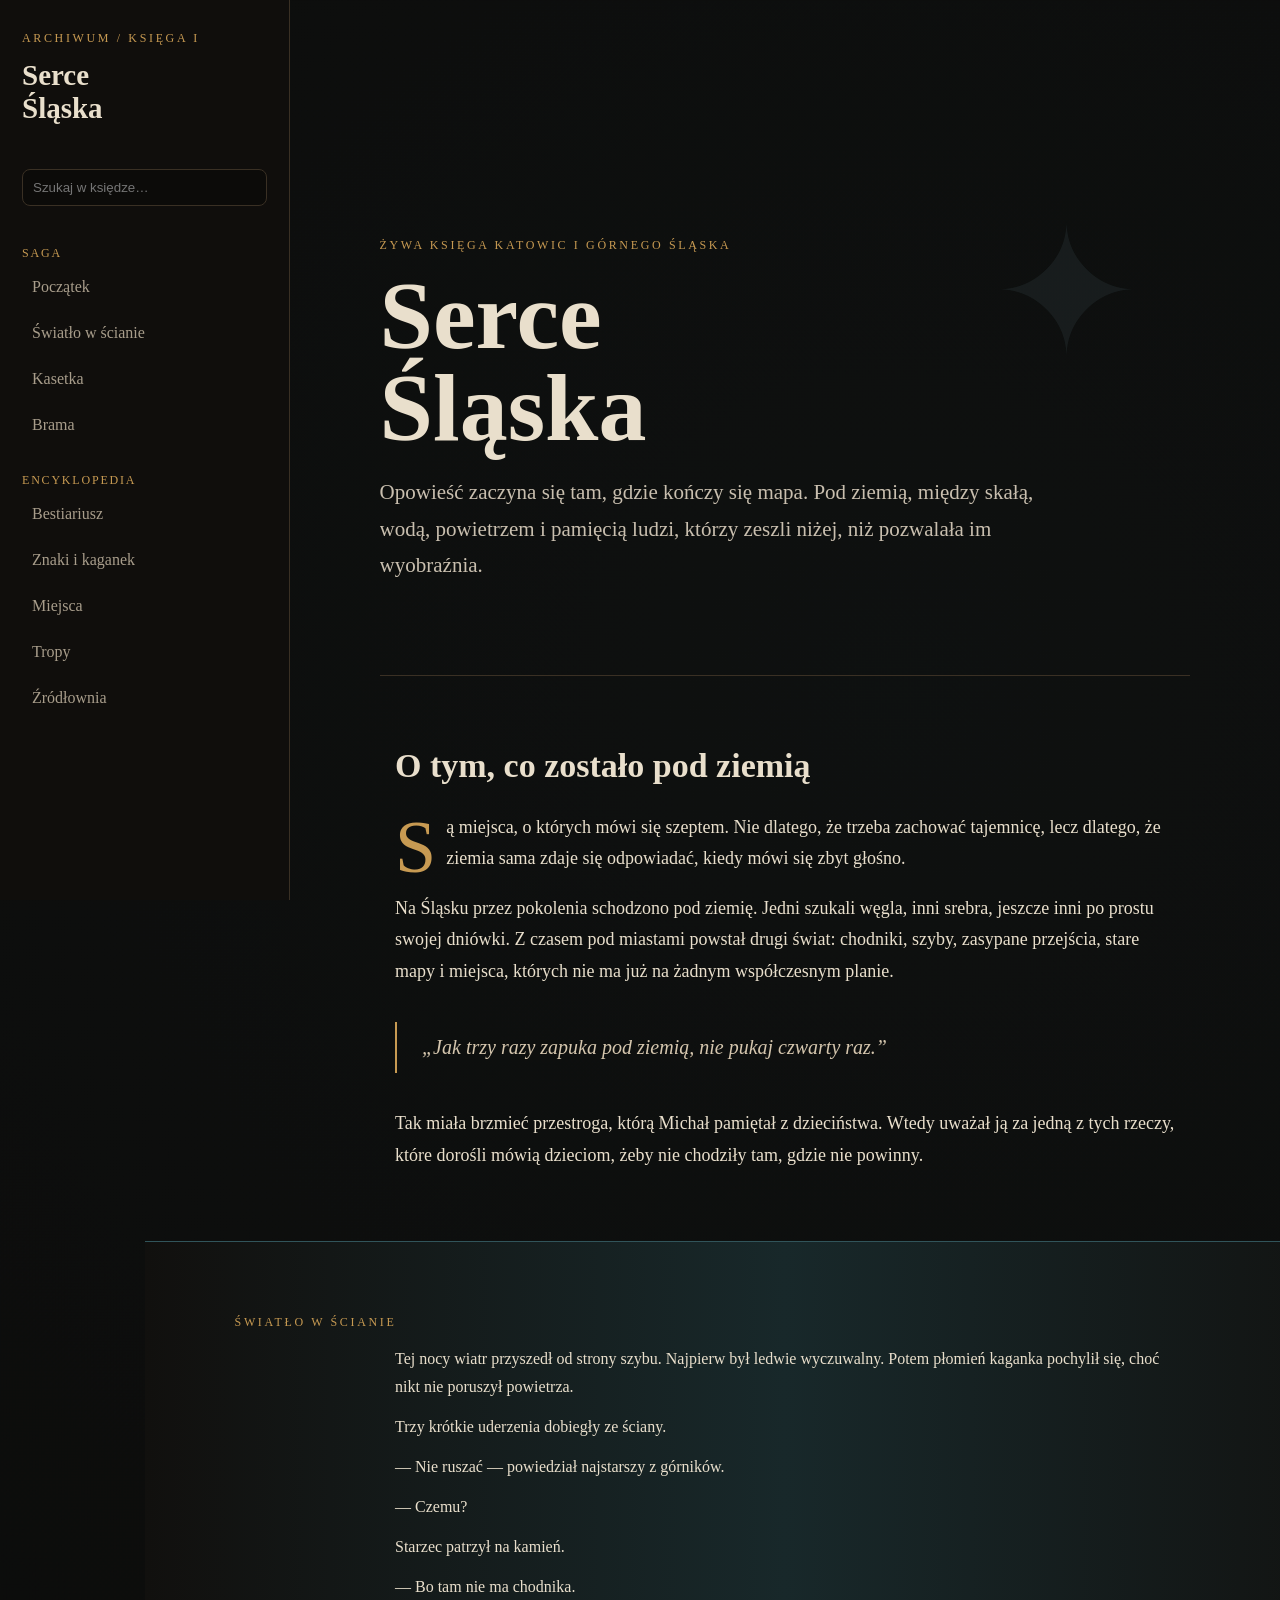
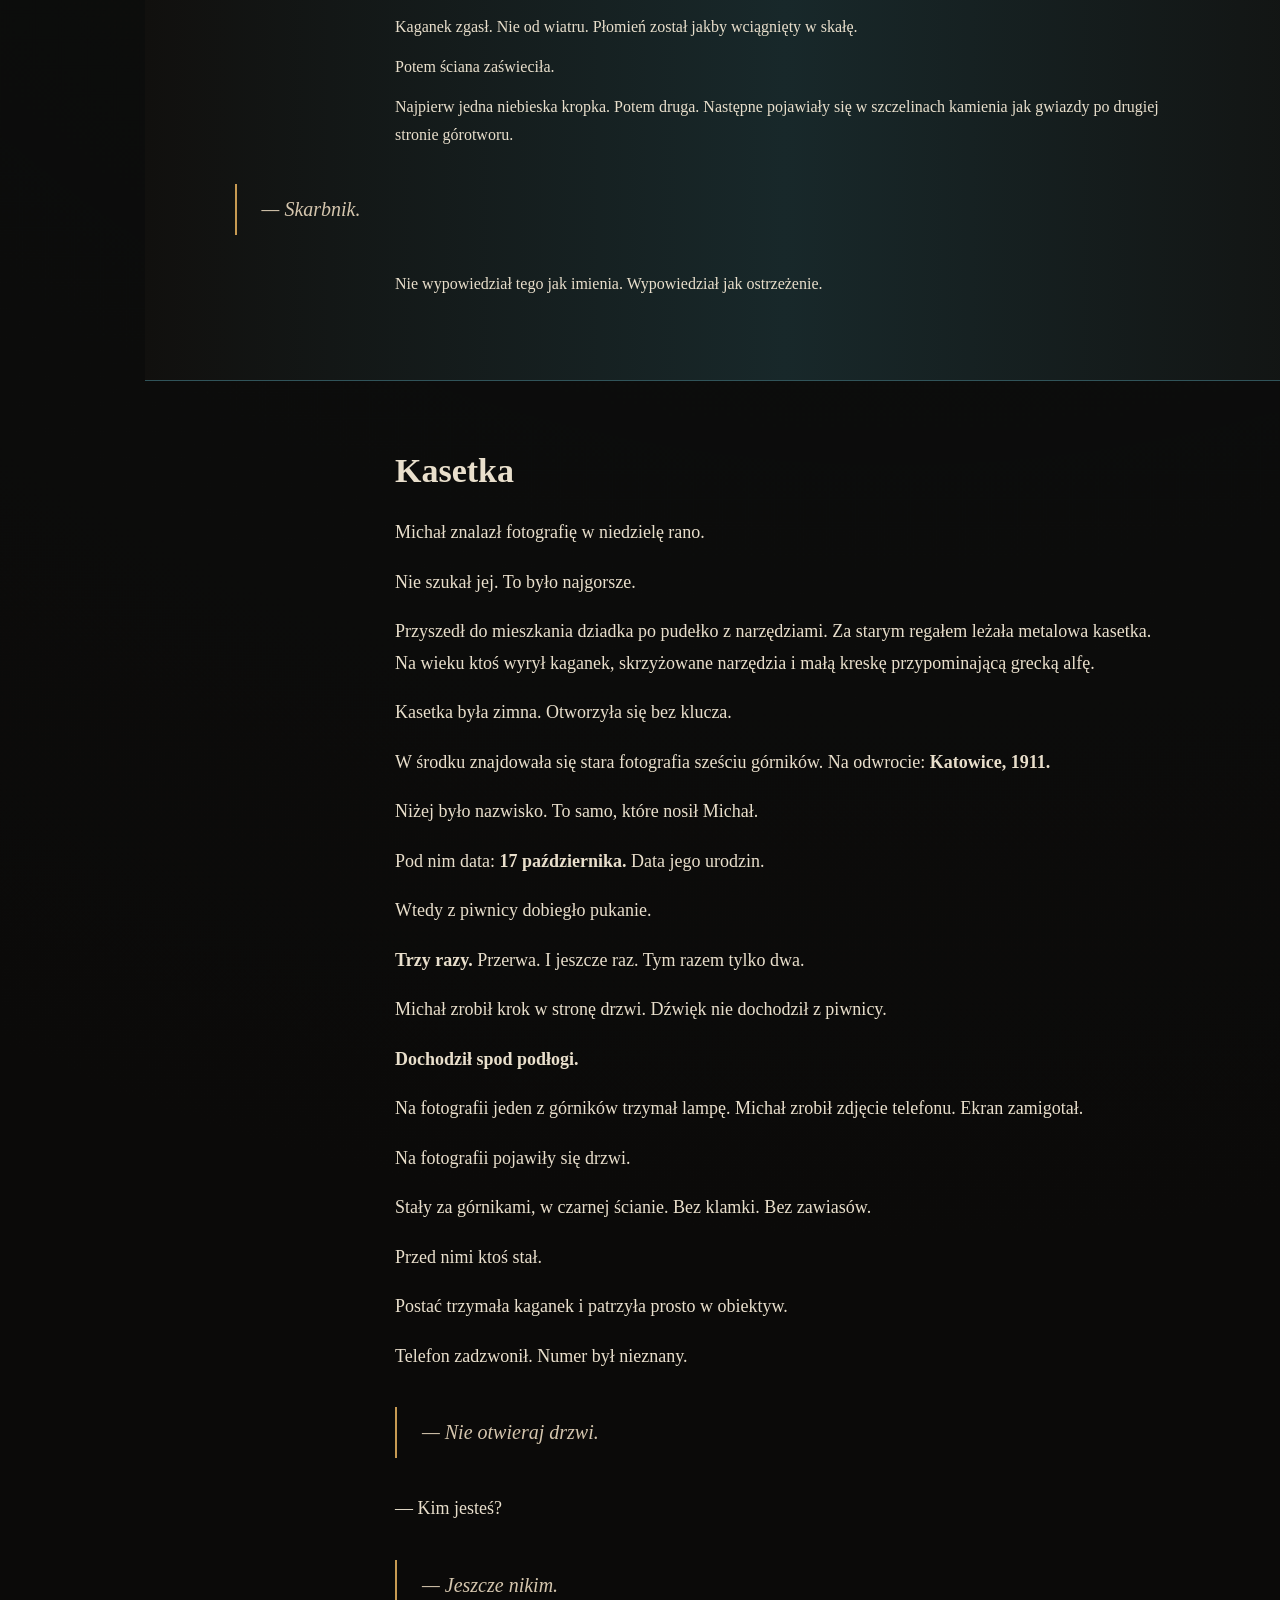
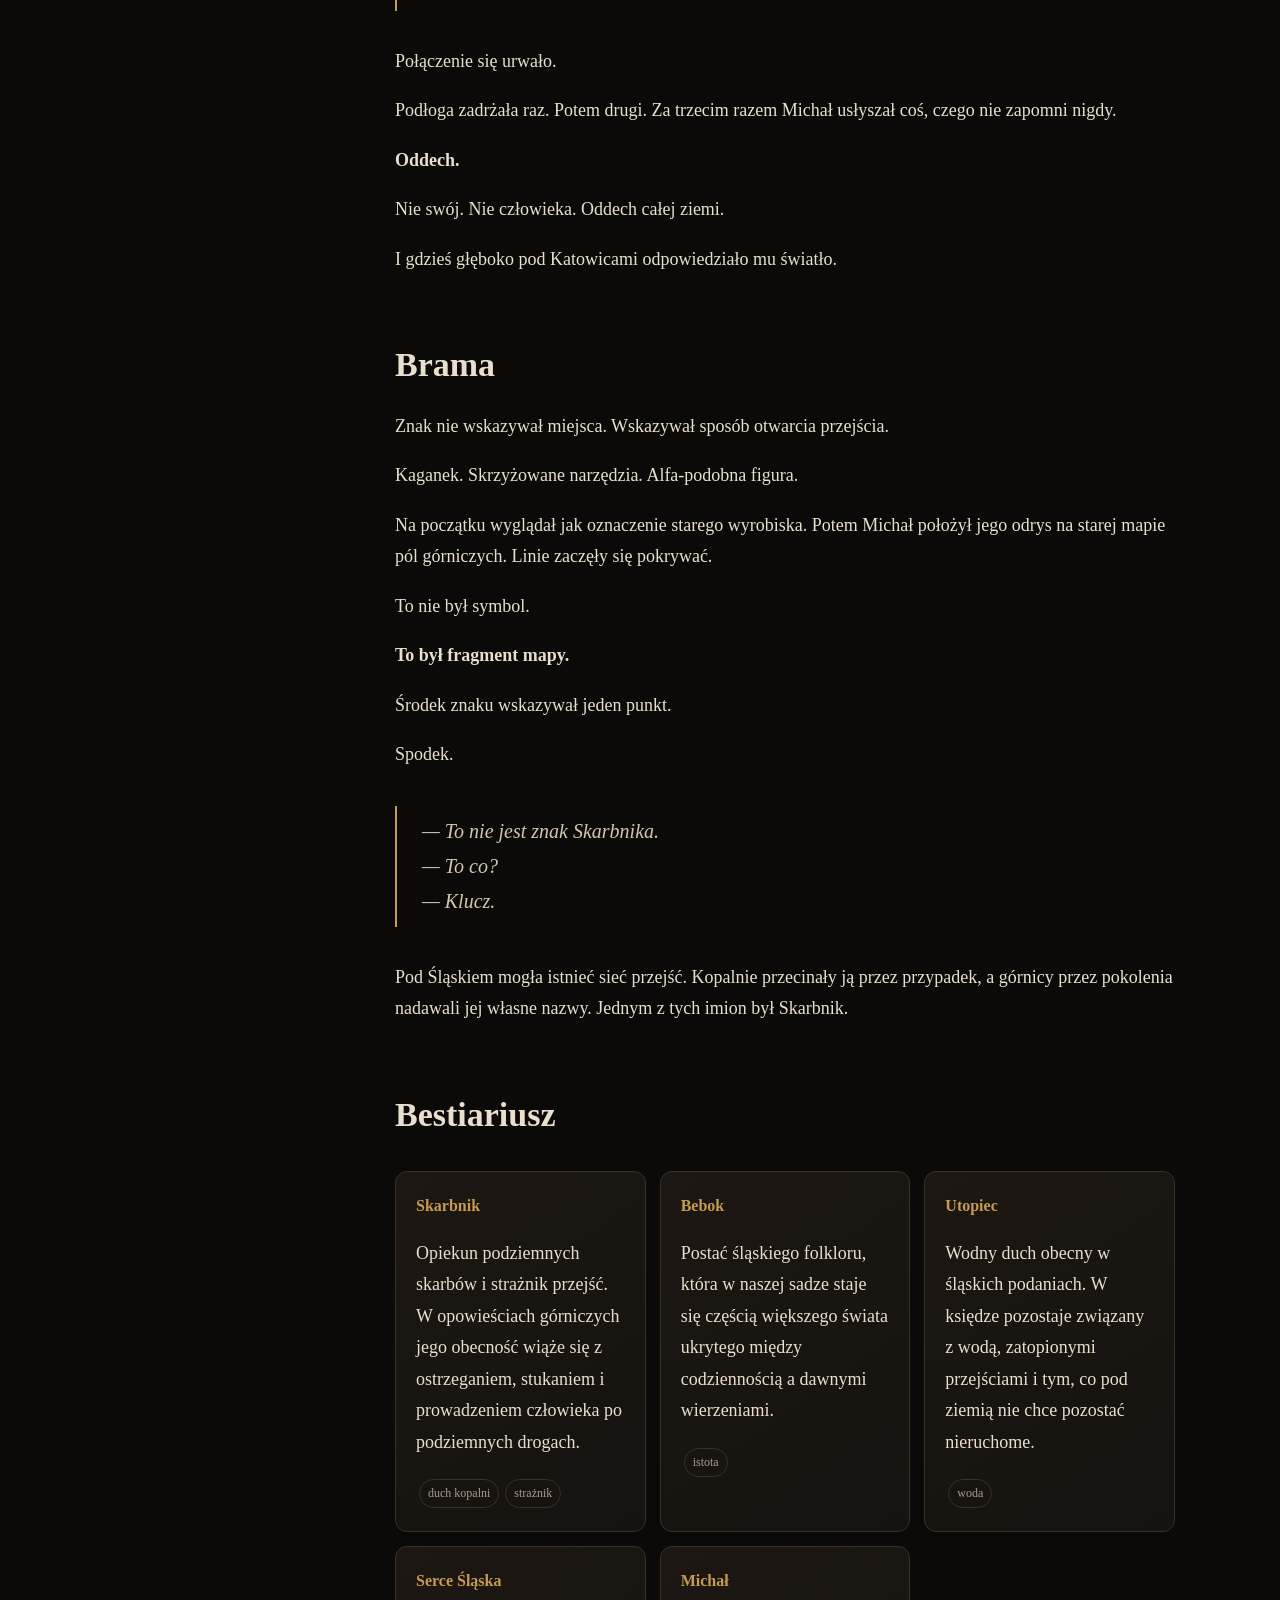
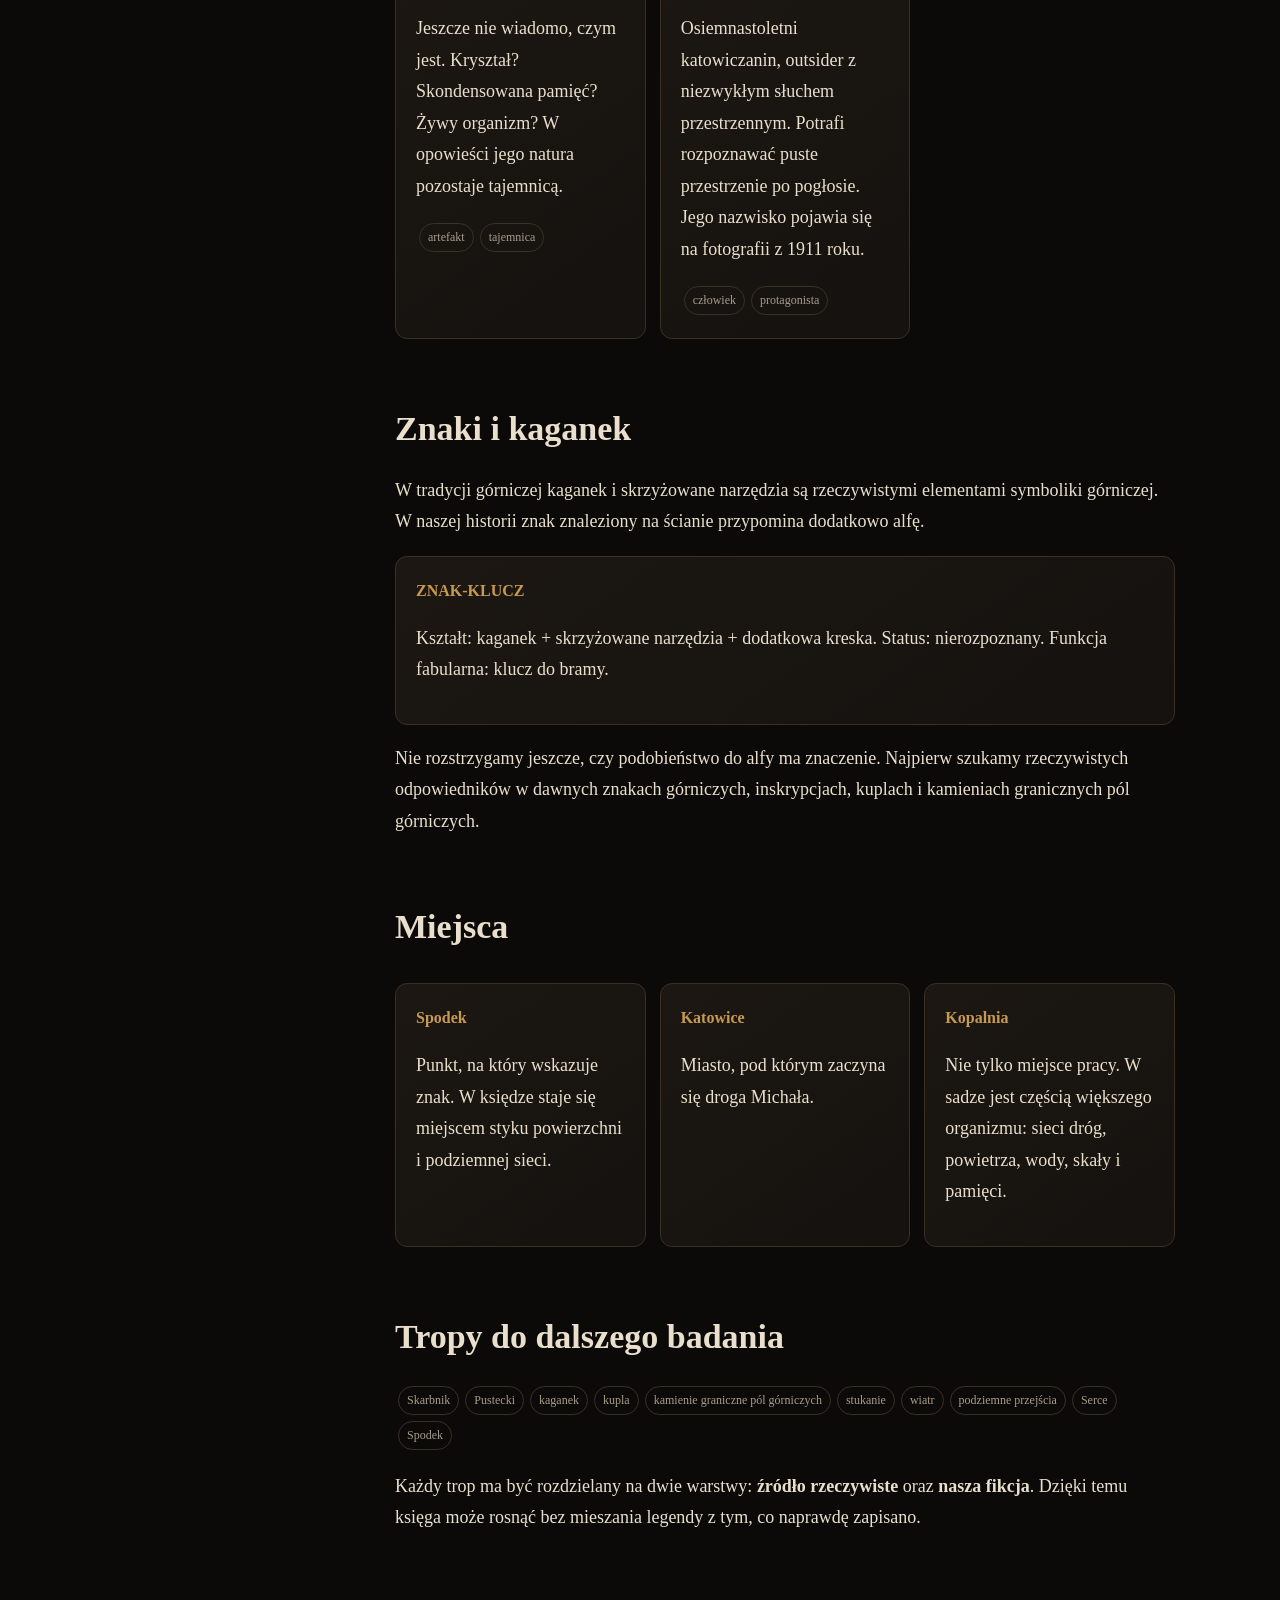
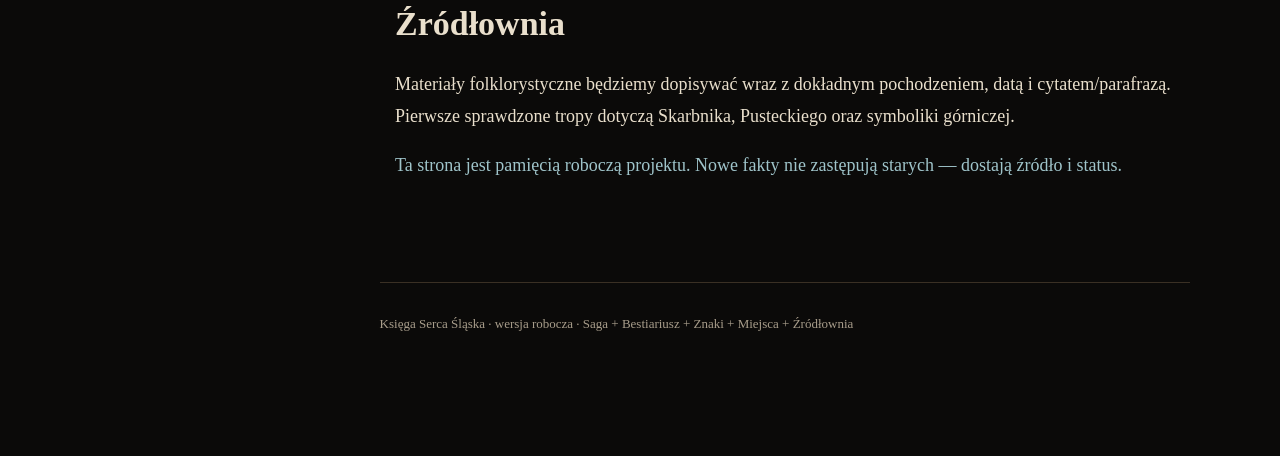
==== public/serce-slaska/index.html @ d9f7c6a8 "Dodaj osobna Ksiege Serca Slaska" ====
<!doctype html>
<html lang="pl">
<head>
<meta charset="utf-8"><meta name="viewport" content="width=device-width,initial-scale=1">
<title>Księga Serca Śląska</title>
<meta name="description" content="Żywa księga Śląska — saga, bestiariusz, znaki, miejsca i źródła.">
<style>
:root{--bg:#0b0a09;--panel:#15120f;--panel2:#1c1712;--ink:#e9dfcc;--muted:#a89d8b;--gold:#c79a52;--line:#3a3024;--glow:#8cc8d6;--red:#8f4d3d}*{box-sizing:border-box}html{scroll-behavior:smooth}body{margin:0;background:radial-gradient(circle at 70% 10%,#233b3d22,transparent 35%),var(--bg);color:var(--ink);font-family:Georgia,'Times New Roman',serif;line-height:1.75}.wrap{display:grid;grid-template-columns:290px 1fr;min-height:100vh}.side{position:sticky;top:0;height:100vh;border-right:1px solid var(--line);background:#100e0c;padding:28px 22px;overflow:auto}.mark{font-size:12px;letter-spacing:.22em;text-transform:uppercase;color:var(--gold)}h1{font-size:29px;line-height:1.15;margin:10px 0 28px}.nav a{display:block;color:var(--muted);text-decoration:none;padding:9px 10px;border-radius:8px}.nav a:hover{background:var(--panel2);color:var(--ink)}.nav .group{margin-top:22px;color:var(--gold);font-size:12px;text-transform:uppercase;letter-spacing:.15em}.main{max-width:1100px;width:100%;margin:auto;padding:64px 7vw 120px}.hero{min-height:68vh;display:flex;align-items:end;padding:30px 0 70px;border-bottom:1px solid var(--line);position:relative;overflow:hidden}.hero:after{content:'✦';position:absolute;right:6%;top:12%;font-size:180px;color:#9bd4df12}.eyebrow{color:var(--gold);letter-spacing:.22em;text-transform:uppercase;font-size:12px}.hero h2{font-size:clamp(48px,8vw,96px);line-height:.95;margin:14px 0}.lead{font-size:21px;color:#c9bfaf;max-width:700px}.paper{max-width:780px;margin:70px auto}.paper h3{font-size:34px;line-height:1.2;margin-bottom:25px}.paper p{font-size:18px}.dropcap:first-letter{float:left;font-size:74px;line-height:.75;padding:8px 10px 0 0;color:var(--gold)}blockquote{border-left:2px solid var(--gold);margin:35px 0;padding:8px 25px;color:#d5c6ae;font-style:italic;font-size:20px}.scene{margin:55px calc(50% - 50vw);padding:70px max(7vw,40px);background:linear-gradient(90deg,#11100e,#18282a,#11100e);border-top:1px solid #31545a;border-bottom:1px solid #31545a}.scene p{max-width:780px;margin:12px auto}.cards{display:grid;grid-template-columns:repeat(auto-fit,minmax(210px,1fr));gap:14px;margin:35px 0}.card{background:linear-gradient(145deg,var(--panel2),var(--panel));border:1px solid var(--line);padding:20px;border-radius:12px}.card b{color:var(--gold)}.tag{display:inline-block;border:1px solid var(--line);padding:3px 8px;margin:3px;border-radius:99px;color:var(--muted);font-size:12px}.search{width:100%;background:#0c0b09;border:1px solid var(--line);color:var(--ink);padding:10px;border-radius:8px;margin:15px 0}.hidden{display:none}.source{color:#9fc4ca}.footer{border-top:1px solid var(--line);margin-top:100px;padding-top:30px;color:var(--muted);font-size:13px}@media(max-width:800px){.wrap{display:block}.side{position:relative;height:auto;border-right:0;border-bottom:1px solid var(--line)}.main{padding:38px 22px 80px}.hero{min-height:60vh}.hero h2{font-size:56px}.paper p{font-size:17px}}
</style>
</head>
<body>
<div class="wrap">
<aside class="side"><div class="mark">Archiwum / Księga I</div><h1>Serce<br>Śląska</h1><input class="search" id="q" placeholder="Szukaj w księdze…" oninput="search()"><nav class="nav"><div class="group">Saga</div><a href="#poczatek">Początek</a><a href="#swiatlo">Światło w ścianie</a><a href="#michal">Kasetka</a><a href="#brama">Brama</a><div class="group">Encyklopedia</div><a href="#bestiariusz">Bestiariusz</a><a href="#znaki">Znaki i kaganek</a><a href="#miejsca">Miejsca</a><a href="#tropy">Tropy</a><a href="#zrodla">Źródłownia</a></nav></aside>
<main class="main">
<section class="hero" id="poczatek"><div><div class="eyebrow">Żywa księga Katowic i Górnego Śląska</div><h2>Serce<br>Śląska</h2><p class="lead">Opowieść zaczyna się tam, gdzie kończy się mapa. Pod ziemią, między skałą, wodą, powietrzem i pamięcią ludzi, którzy zeszli niżej, niż pozwalała im wyobraźnia.</p></div></section>
<article class="paper searchable"><h3>O tym, co zostało pod ziemią</h3><p class="dropcap">Są miejsca, o których mówi się szeptem. Nie dlatego, że trzeba zachować tajemnicę, lecz dlatego, że ziemia sama zdaje się odpowiadać, kiedy mówi się zbyt głośno.</p><p>Na Śląsku przez pokolenia schodzono pod ziemię. Jedni szukali węgla, inni srebra, jeszcze inni po prostu swojej dniówki. Z czasem pod miastami powstał drugi świat: chodniki, szyby, zasypane przejścia, stare mapy i miejsca, których nie ma już na żadnym współczesnym planie.</p><blockquote>„Jak trzy razy zapuka pod ziemią, nie pukaj czwarty raz.”</blockquote><p>Tak miała brzmieć przestroga, którą Michał pamiętał z dzieciństwa. Wtedy uważał ją za jedną z tych rzeczy, które dorośli mówią dzieciom, żeby nie chodziły tam, gdzie nie powinny.</p></article>
<section class="scene searchable" id="swiatlo"><div><div class="eyebrow">Światło w ścianie</div><p>Tej nocy wiatr przyszedł od strony szybu. Najpierw był ledwie wyczuwalny. Potem płomień kaganka pochylił się, choć nikt nie poruszył powietrza.</p><p>Trzy krótkie uderzenia dobiegły ze ściany.</p><p>— Nie ruszać — powiedział najstarszy z górników.</p><p>— Czemu?</p><p>Starzec patrzył na kamień.</p><p>— Bo tam nie ma chodnika.</p><p>Kaganek zgasł. Nie od wiatru. Płomień został jakby wciągnięty w skałę.</p><p>Potem ściana zaświeciła.</p><p>Najpierw jedna niebieska kropka. Potem druga. Następne pojawiały się w szczelinach kamienia jak gwiazdy po drugiej stronie górotworu.</p><blockquote>— Skarbnik.</blockquote><p>Nie wypowiedział tego jak imienia. Wypowiedział jak ostrzeżenie.</p></div></section>
<article class="paper searchable" id="michal"><h3>Kasetka</h3><p>Michał znalazł fotografię w niedzielę rano.</p><p>Nie szukał jej. To było najgorsze.</p><p>Przyszedł do mieszkania dziadka po pudełko z narzędziami. Za starym regałem leżała metalowa kasetka. Na wieku ktoś wyrył kaganek, skrzyżowane narzędzia i małą kreskę przypominającą grecką alfę.</p><p>Kasetka była zimna. Otworzyła się bez klucza.</p><p>W środku znajdowała się stara fotografia sześciu górników. Na odwrocie: <b>Katowice, 1911.</b></p><p>Niżej było nazwisko. To samo, które nosił Michał.</p><p>Pod nim data: <b>17 października.</b> Data jego urodzin.</p><p>Wtedy z piwnicy dobiegło pukanie.</p><p><b>Trzy razy.</b> Przerwa. I jeszcze raz. Tym razem tylko dwa.</p><p>Michał zrobił krok w stronę drzwi. Dźwięk nie dochodził z piwnicy.</p><p><b>Dochodził spod podłogi.</b></p><p>Na fotografii jeden z górników trzymał lampę. Michał zrobił zdjęcie telefonu. Ekran zamigotał.</p><p>Na fotografii pojawiły się drzwi.</p><p>Stały za górnikami, w czarnej ścianie. Bez klamki. Bez zawiasów.</p><p>Przed nimi ktoś stał.</p><p>Postać trzymała kaganek i patrzyła prosto w obiektyw.</p><p>Telefon zadzwonił. Numer był nieznany.</p><blockquote>— Nie otwieraj drzwi.</blockquote><p>— Kim jesteś?</p><blockquote>— Jeszcze nikim.</blockquote><p>Połączenie się urwało.</p><p>Podłoga zadrżała raz. Potem drugi. Za trzecim razem Michał usłyszał coś, czego nie zapomni nigdy.</p><p><b>Oddech.</b></p><p>Nie swój. Nie człowieka. Oddech całej ziemi.</p><p>I gdzieś głęboko pod Katowicami odpowiedziało mu światło.</p></article>
<article class="paper searchable" id="brama"><h3>Brama</h3><p>Znak nie wskazywał miejsca. Wskazywał sposób otwarcia przejścia.</p><p>Kaganek. Skrzyżowane narzędzia. Alfa-podobna figura.</p><p>Na początku wyglądał jak oznaczenie starego wyrobiska. Potem Michał położył jego odrys na starej mapie pól górniczych. Linie zaczęły się pokrywać.</p><p>To nie był symbol.</p><p><b>To był fragment mapy.</b></p><p>Środek znaku wskazywał jeden punkt.</p><p>Spodek.</p><blockquote>— To nie jest znak Skarbnika.<br>— To co?<br>— Klucz.</blockquote><p>Pod Śląskiem mogła istnieć sieć przejść. Kopalnie przecinały ją przez przypadek, a górnicy przez pokolenia nadawali jej własne nazwy. Jednym z tych imion był Skarbnik.</p></article>
<section id="bestiariusz" class="paper searchable"><h3>Bestiariusz</h3><div class="cards"><div class="card"><b>Skarbnik</b><p>Opiekun podziemnych skarbów i strażnik przejść. W opowieściach górniczych jego obecność wiąże się z ostrzeganiem, stukaniem i prowadzeniem człowieka po podziemnych drogach.</p><span class="tag">duch kopalni</span><span class="tag">strażnik</span></div><div class="card"><b>Bebok</b><p>Postać śląskiego folkloru, która w naszej sadze staje się częścią większego świata ukrytego między codziennością a dawnymi wierzeniami.</p><span class="tag">istota</span></div><div class="card"><b>Utopiec</b><p>Wodny duch obecny w śląskich podaniach. W księdze pozostaje związany z wodą, zatopionymi przejściami i tym, co pod ziemią nie chce pozostać nieruchome.</p><span class="tag">woda</span></div><div class="card"><b>Serce Śląska</b><p>Jeszcze nie wiadomo, czym jest. Kryształ? Skondensowana pamięć? Żywy organizm? W opowieści jego natura pozostaje tajemnicą.</p><span class="tag">artefakt</span><span class="tag">tajemnica</span></div><div class="card"><b>Michał</b><p>Osiemnastoletni katowiczanin, outsider z niezwykłym słuchem przestrzennym. Potrafi rozpoznawać puste przestrzenie po pogłosie. Jego nazwisko pojawia się na fotografii z 1911 roku.</p><span class="tag">człowiek</span><span class="tag">protagonista</span></div></div></section>
<section id="znaki" class="paper searchable"><h3>Znaki i kaganek</h3><p>W tradycji górniczej kaganek i skrzyżowane narzędzia są rzeczywistymi elementami symboliki górniczej. W naszej historii znak znaleziony na ścianie przypomina dodatkowo alfę.</p><div class="card"><b>ZNAK-KLUCZ</b><p>Kształt: kaganek + skrzyżowane narzędzia + dodatkowa kreska. Status: nierozpoznany. Funkcja fabularna: klucz do bramy.</p></div><p>Nie rozstrzygamy jeszcze, czy podobieństwo do alfy ma znaczenie. Najpierw szukamy rzeczywistych odpowiedników w dawnych znakach górniczych, inskrypcjach, kuplach i kamieniach granicznych pól górniczych.</p></section>
<section id="miejsca" class="paper searchable"><h3>Miejsca</h3><div class="cards"><div class="card"><b>Spodek</b><p>Punkt, na który wskazuje znak. W księdze staje się miejscem styku powierzchni i podziemnej sieci.</p></div><div class="card"><b>Katowice</b><p>Miasto, pod którym zaczyna się droga Michała.</p></div><div class="card"><b>Kopalnia</b><p>Nie tylko miejsce pracy. W sadze jest częścią większego organizmu: sieci dróg, powietrza, wody, skały i pamięci.</p></div></div></section>
<section id="tropy" class="paper searchable"><h3>Tropy do dalszego badania</h3><p><span class="tag">Skarbnik</span><span class="tag">Pustecki</span><span class="tag">kaganek</span><span class="tag">kupla</span><span class="tag">kamienie graniczne pól górniczych</span><span class="tag">stukanie</span><span class="tag">wiatr</span><span class="tag">podziemne przejścia</span><span class="tag">Serce</span><span class="tag">Spodek</span></p><p>Każdy trop ma być rozdzielany na dwie warstwy: <b>źródło rzeczywiste</b> oraz <b>nasza fikcja</b>. Dzięki temu księga może rosnąć bez mieszania legendy z tym, co naprawdę zapisano.</p></section>
<section id="zrodla" class="paper searchable"><h3>Źródłownia</h3><p>Materiały folklorystyczne będziemy dopisywać wraz z dokładnym pochodzeniem, datą i cytatem/parafrazą. Pierwsze sprawdzone tropy dotyczą Skarbnika, Pusteckiego oraz symboliki górniczej.</p><p class="source">Ta strona jest pamięcią roboczą projektu. Nowe fakty nie zastępują starych — dostają źródło i status.</p></section>
<footer class="footer">Księga Serca Śląska · wersja robocza · Saga + Bestiariusz + Znaki + Miejsca + Źródłownia</footer>
</main></div>
<script>function search(){const q=document.getElementById('q').value.toLowerCase();document.querySelectorAll('.searchable').forEach(e=>e.classList.toggle('hidden',q&&!e.innerText.toLowerCase().includes(q)))}</script>
</body></html>
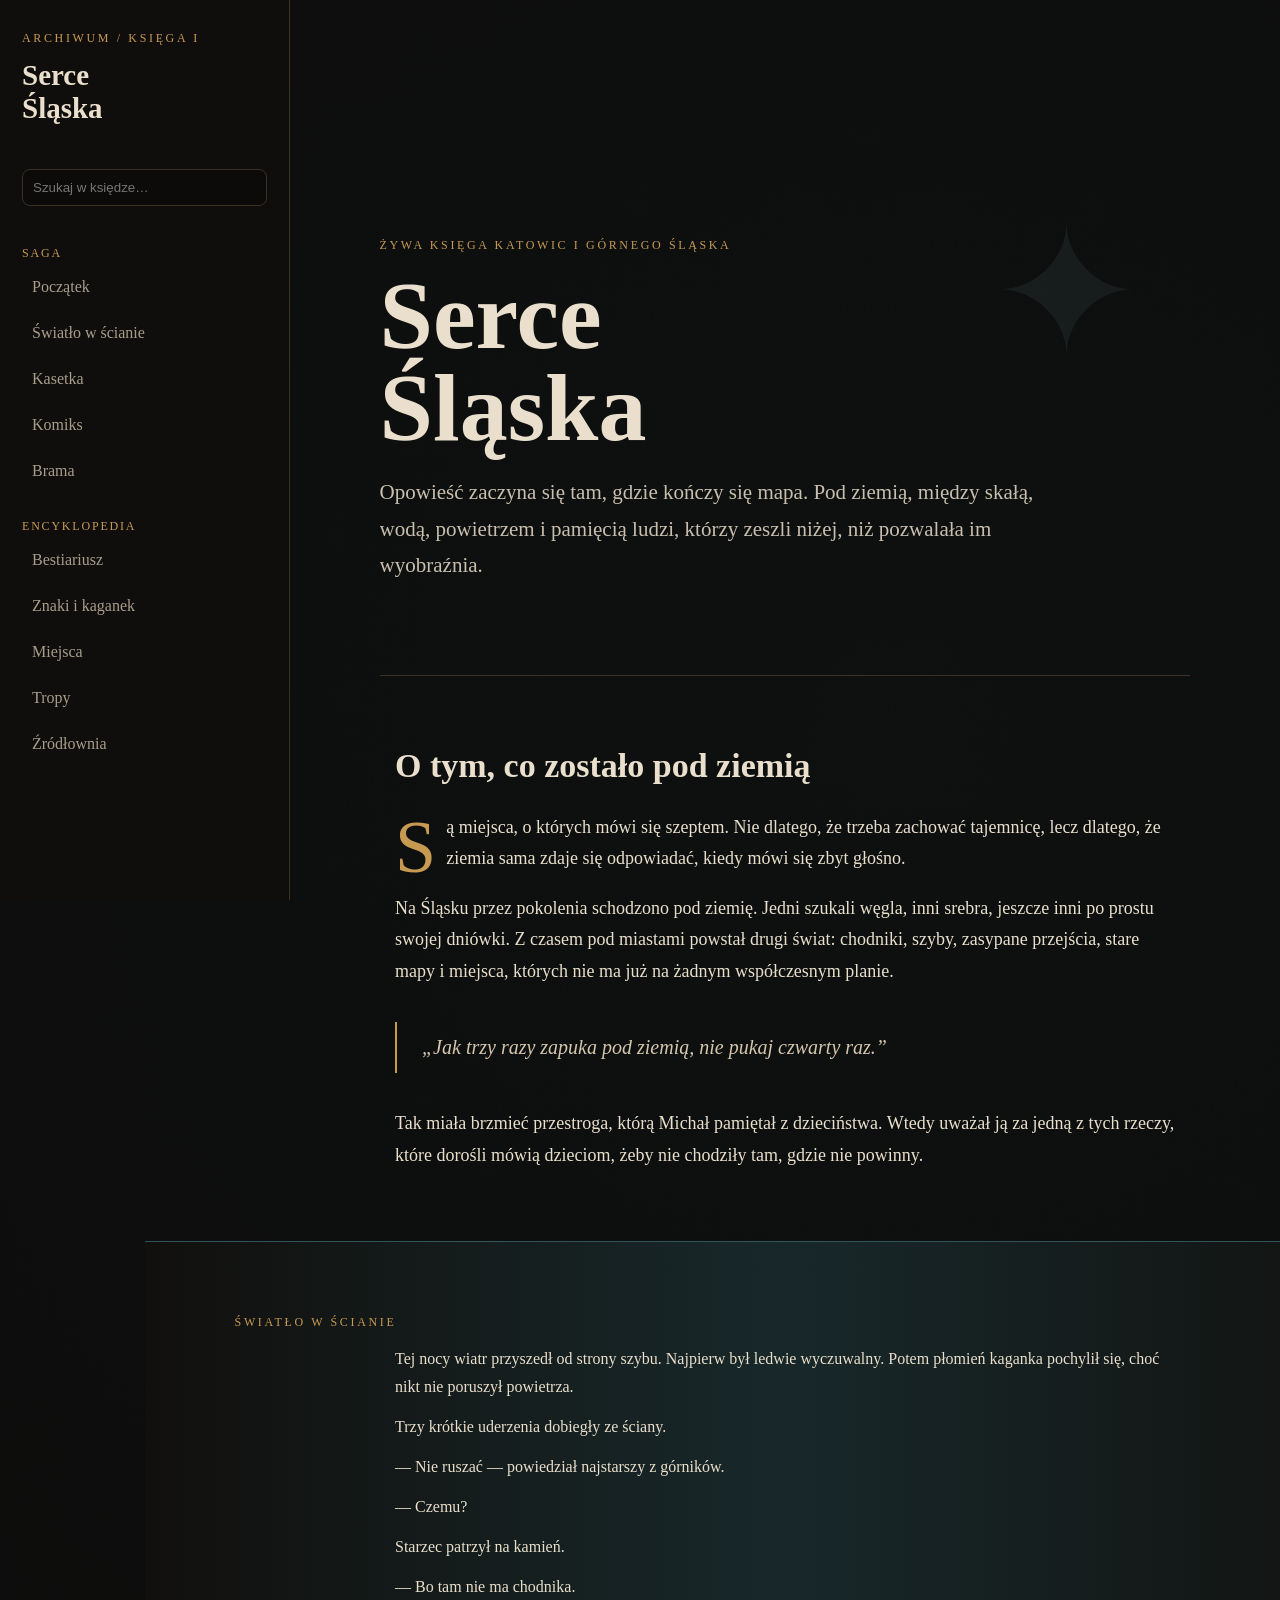
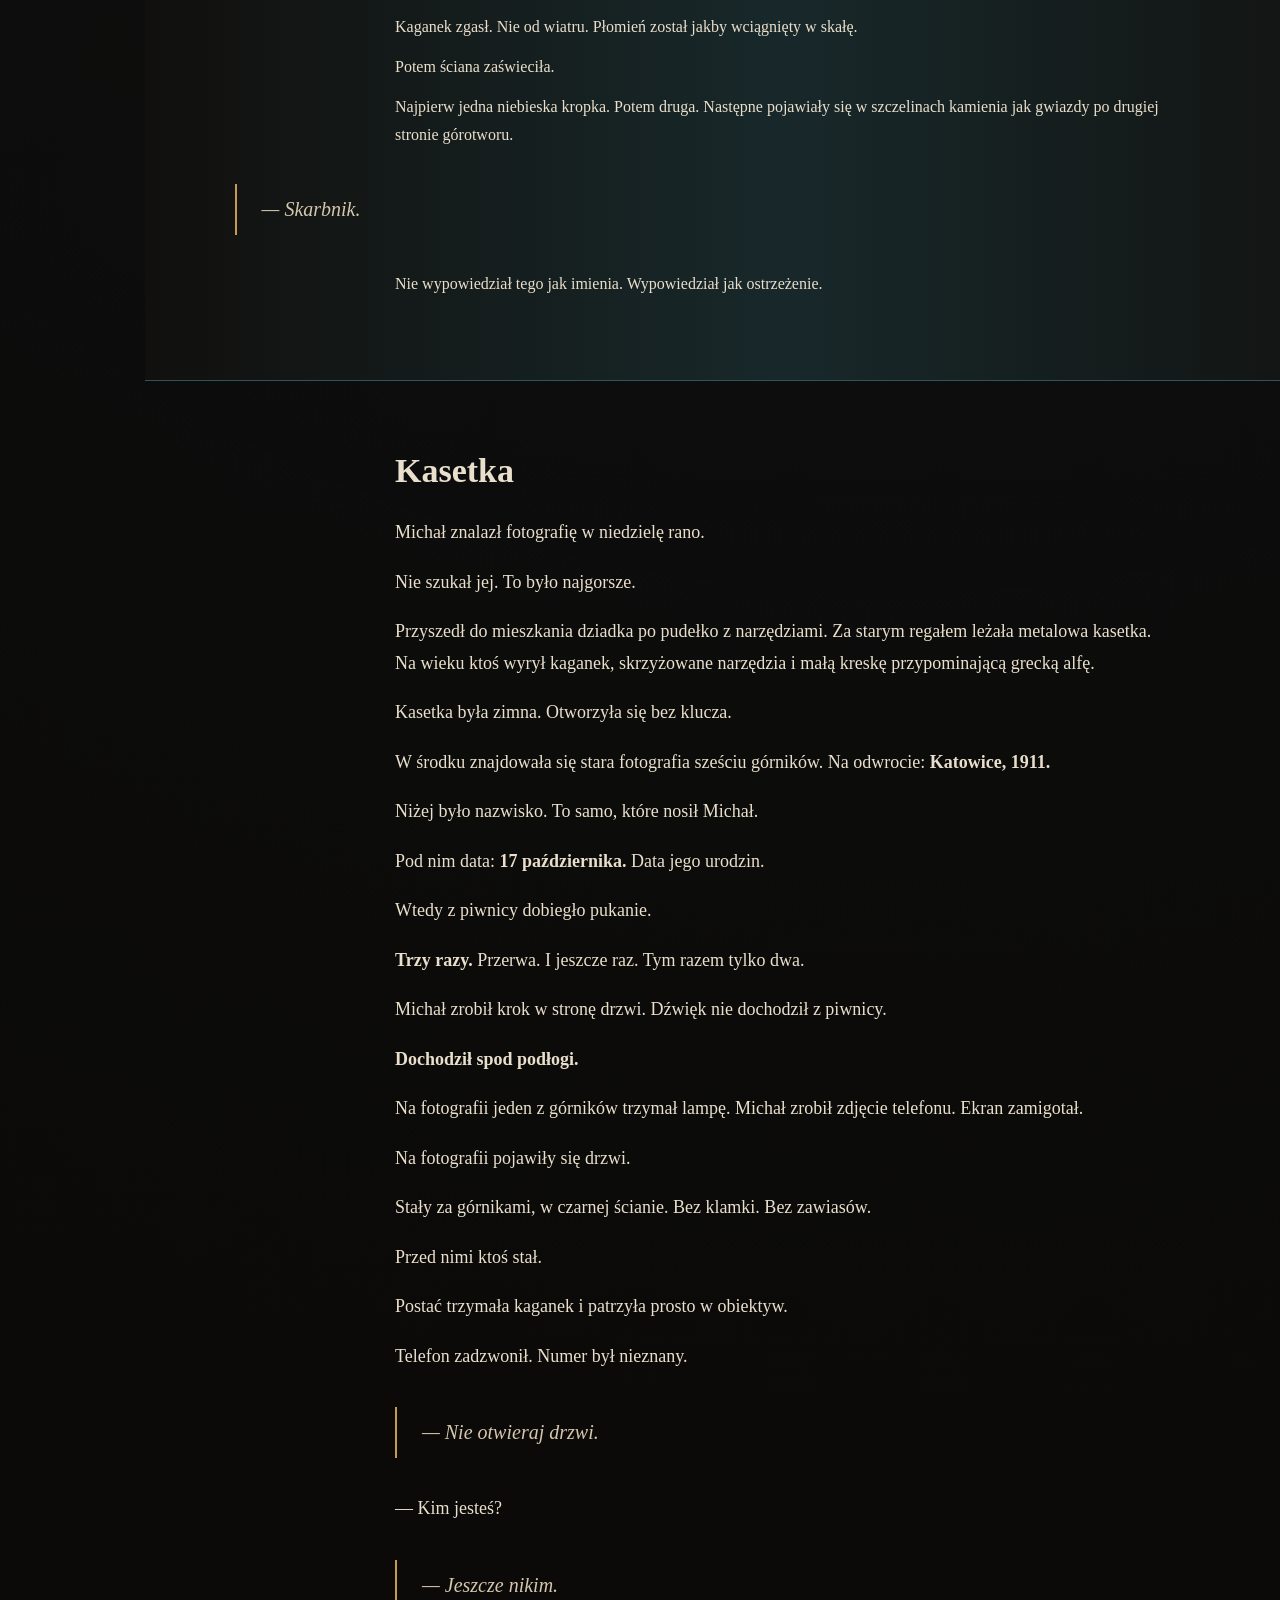
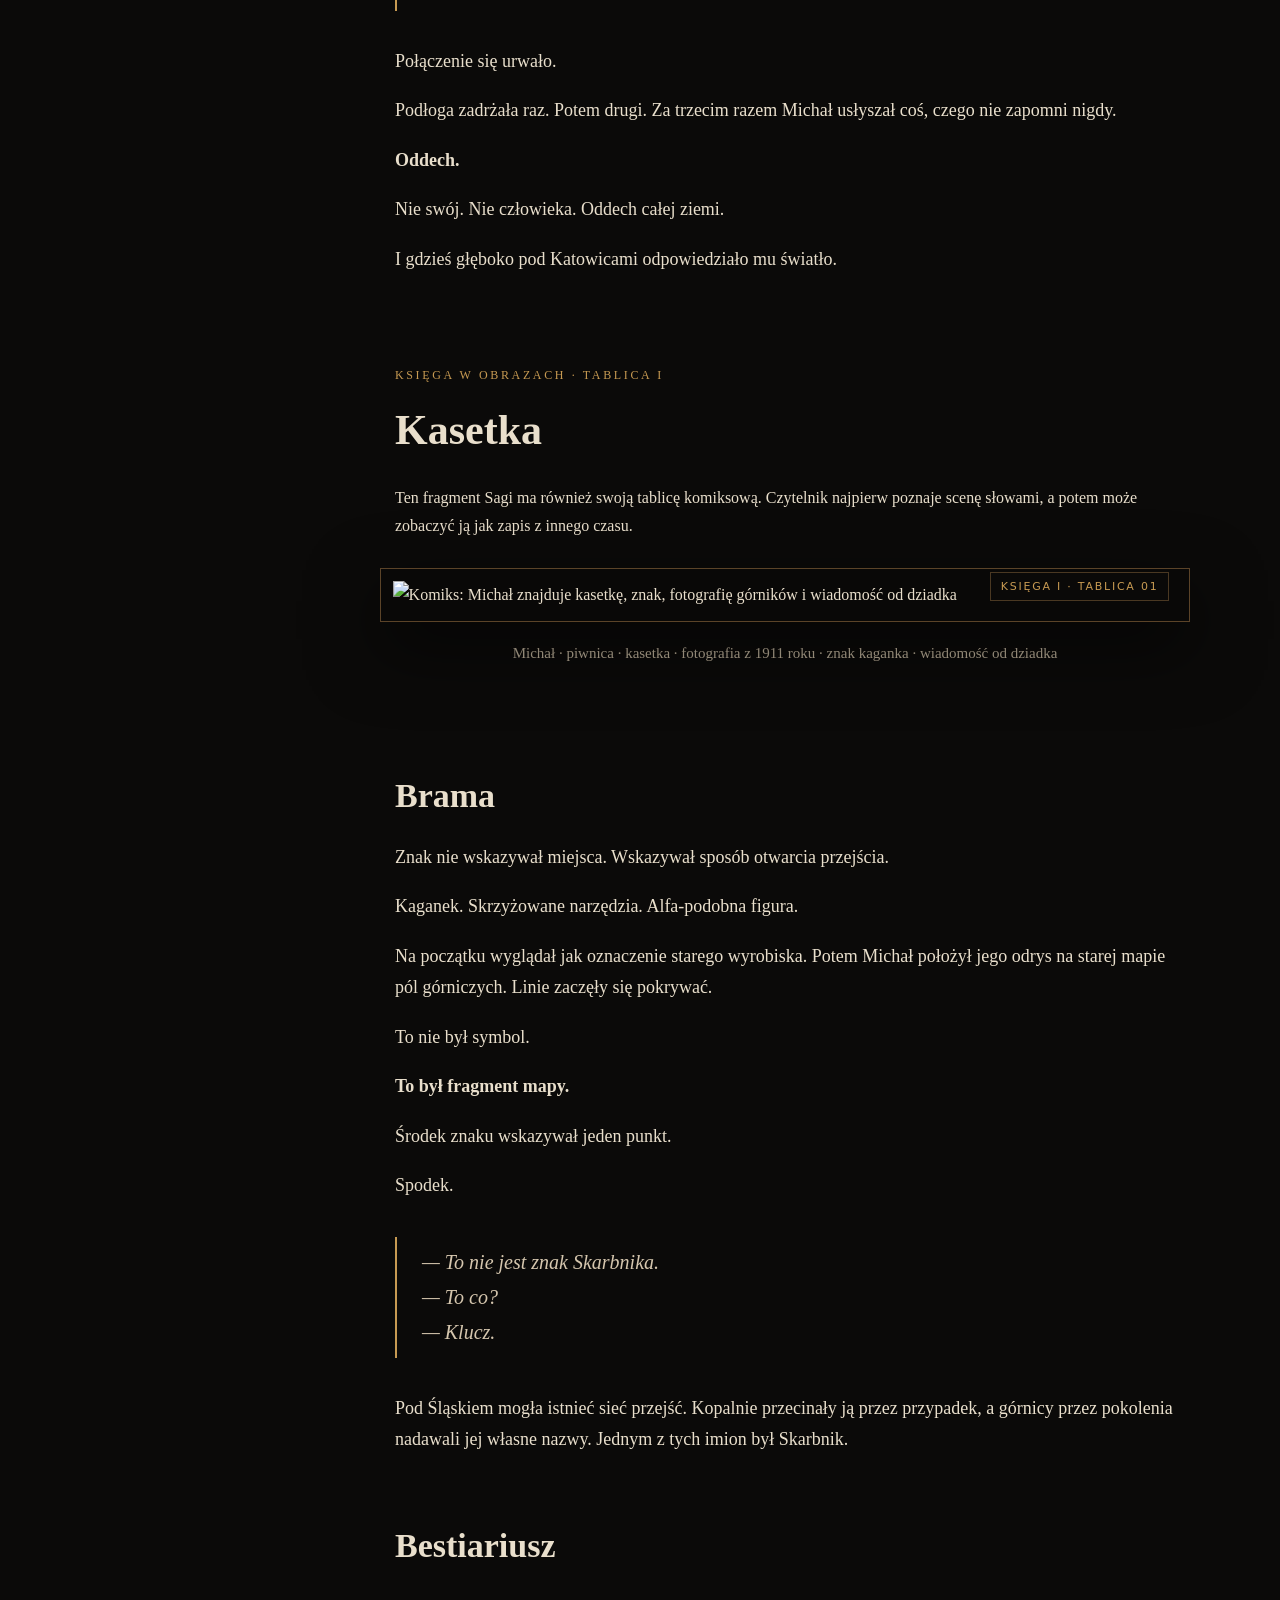
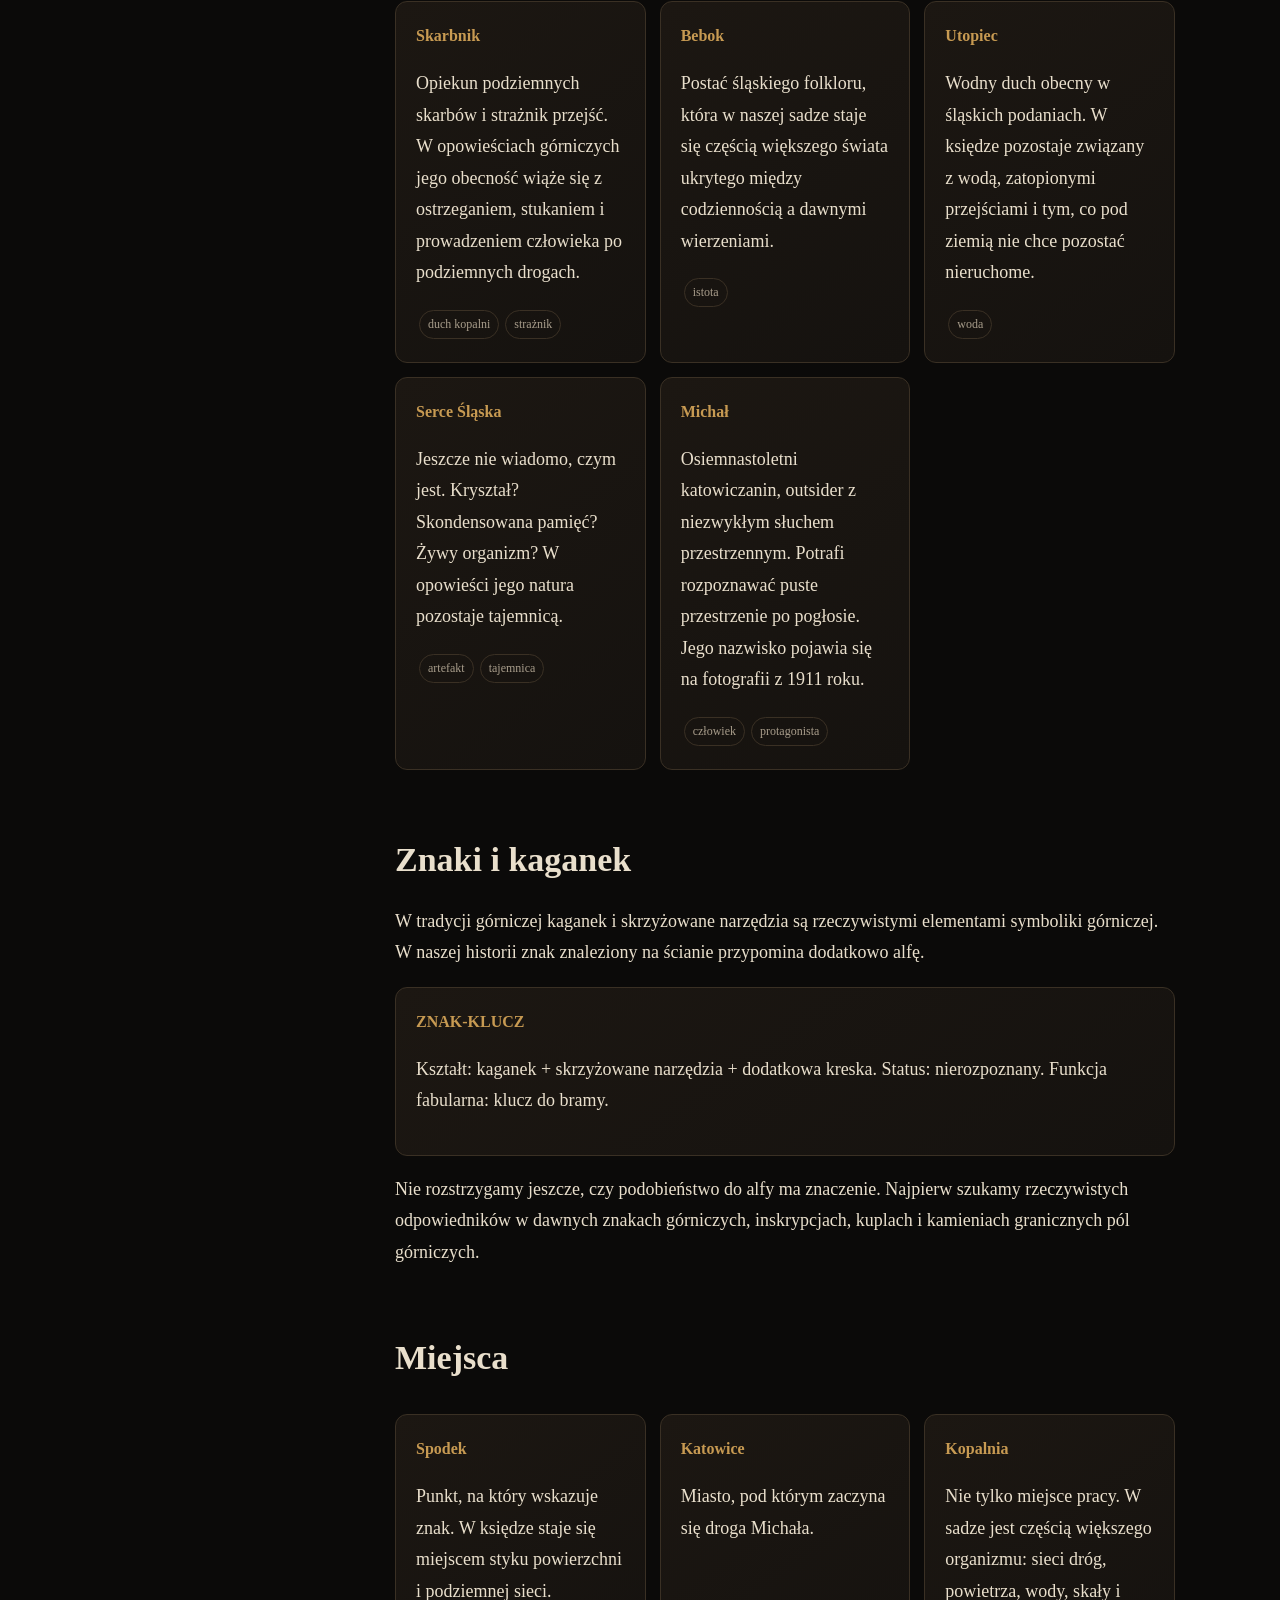
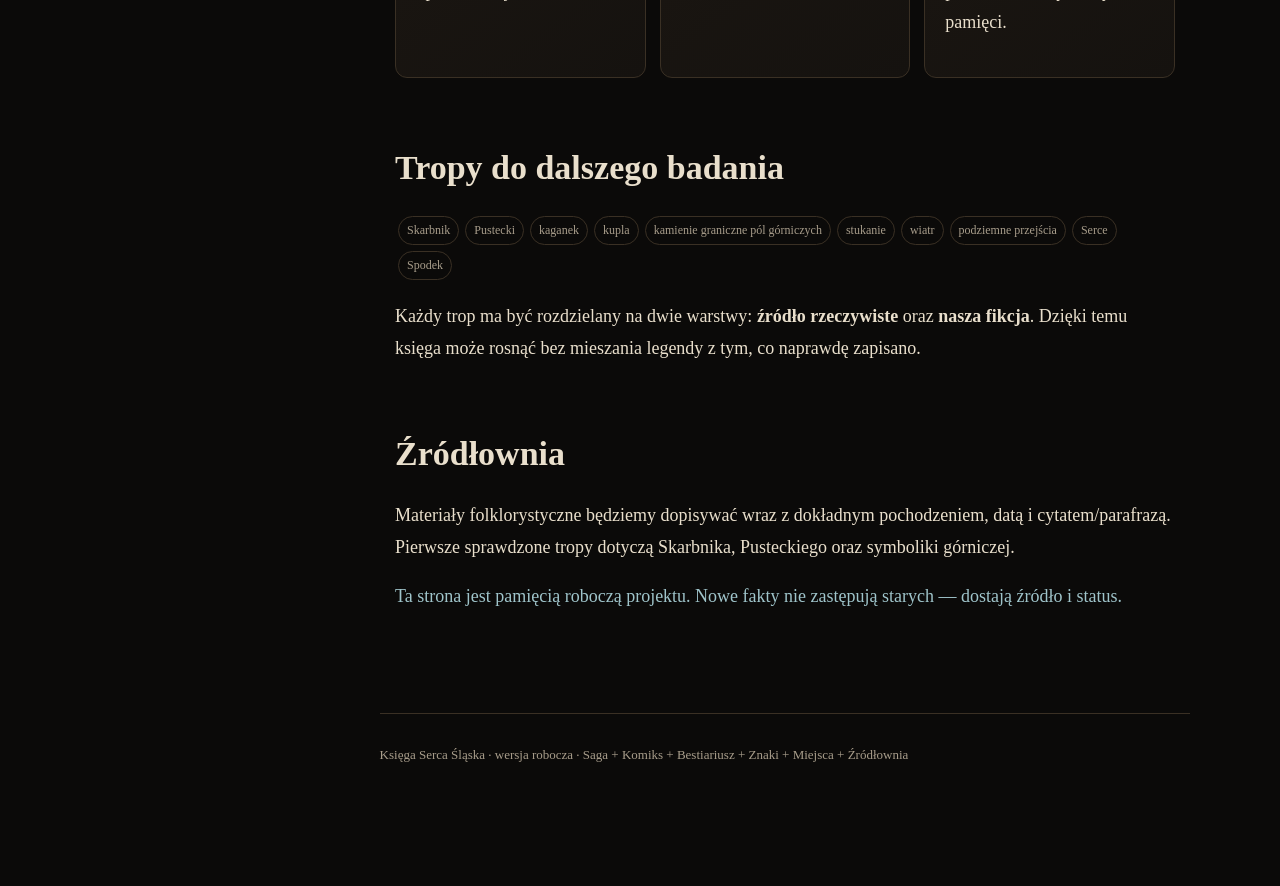
==== commit 737adc62: "Dodaj komiks do Ksiegi Serca Slaska" ====
--- a/public/serce-slaska/index.html
+++ b/public/serce-slaska/index.html
@@ -3,26 +3,27 @@
 <head>
 <meta charset="utf-8"><meta name="viewport" content="width=device-width,initial-scale=1">
 <title>Księga Serca Śląska</title>
-<meta name="description" content="Żywa księga Śląska — saga, bestiariusz, znaki, miejsca i źródła.">
+<meta name="description" content="Żywa księga Śląska — saga, komiks, bestiariusz, znaki, miejsca i źródła.">
 <style>
-:root{--bg:#0b0a09;--panel:#15120f;--panel2:#1c1712;--ink:#e9dfcc;--muted:#a89d8b;--gold:#c79a52;--line:#3a3024;--glow:#8cc8d6;--red:#8f4d3d}*{box-sizing:border-box}html{scroll-behavior:smooth}body{margin:0;background:radial-gradient(circle at 70% 10%,#233b3d22,transparent 35%),var(--bg);color:var(--ink);font-family:Georgia,'Times New Roman',serif;line-height:1.75}.wrap{display:grid;grid-template-columns:290px 1fr;min-height:100vh}.side{position:sticky;top:0;height:100vh;border-right:1px solid var(--line);background:#100e0c;padding:28px 22px;overflow:auto}.mark{font-size:12px;letter-spacing:.22em;text-transform:uppercase;color:var(--gold)}h1{font-size:29px;line-height:1.15;margin:10px 0 28px}.nav a{display:block;color:var(--muted);text-decoration:none;padding:9px 10px;border-radius:8px}.nav a:hover{background:var(--panel2);color:var(--ink)}.nav .group{margin-top:22px;color:var(--gold);font-size:12px;text-transform:uppercase;letter-spacing:.15em}.main{max-width:1100px;width:100%;margin:auto;padding:64px 7vw 120px}.hero{min-height:68vh;display:flex;align-items:end;padding:30px 0 70px;border-bottom:1px solid var(--line);position:relative;overflow:hidden}.hero:after{content:'✦';position:absolute;right:6%;top:12%;font-size:180px;color:#9bd4df12}.eyebrow{color:var(--gold);letter-spacing:.22em;text-transform:uppercase;font-size:12px}.hero h2{font-size:clamp(48px,8vw,96px);line-height:.95;margin:14px 0}.lead{font-size:21px;color:#c9bfaf;max-width:700px}.paper{max-width:780px;margin:70px auto}.paper h3{font-size:34px;line-height:1.2;margin-bottom:25px}.paper p{font-size:18px}.dropcap:first-letter{float:left;font-size:74px;line-height:.75;padding:8px 10px 0 0;color:var(--gold)}blockquote{border-left:2px solid var(--gold);margin:35px 0;padding:8px 25px;color:#d5c6ae;font-style:italic;font-size:20px}.scene{margin:55px calc(50% - 50vw);padding:70px max(7vw,40px);background:linear-gradient(90deg,#11100e,#18282a,#11100e);border-top:1px solid #31545a;border-bottom:1px solid #31545a}.scene p{max-width:780px;margin:12px auto}.cards{display:grid;grid-template-columns:repeat(auto-fit,minmax(210px,1fr));gap:14px;margin:35px 0}.card{background:linear-gradient(145deg,var(--panel2),var(--panel));border:1px solid var(--line);padding:20px;border-radius:12px}.card b{color:var(--gold)}.tag{display:inline-block;border:1px solid var(--line);padding:3px 8px;margin:3px;border-radius:99px;color:var(--muted);font-size:12px}.search{width:100%;background:#0c0b09;border:1px solid var(--line);color:var(--ink);padding:10px;border-radius:8px;margin:15px 0}.hidden{display:none}.source{color:#9fc4ca}.footer{border-top:1px solid var(--line);margin-top:100px;padding-top:30px;color:var(--muted);font-size:13px}@media(max-width:800px){.wrap{display:block}.side{position:relative;height:auto;border-right:0;border-bottom:1px solid var(--line)}.main{padding:38px 22px 80px}.hero{min-height:60vh}.hero h2{font-size:56px}.paper p{font-size:17px}}
+:root{--bg:#0b0a09;--panel:#15120f;--panel2:#1c1712;--ink:#e9dfcc;--muted:#a89d8b;--gold:#c79a52;--line:#3a3024;--glow:#8cc8d6;--red:#8f4d3d}*{box-sizing:border-box}html{scroll-behavior:smooth}body{margin:0;background:radial-gradient(circle at 70% 10%,#233b3d22,transparent 35%),var(--bg);color:var(--ink);font-family:Georgia,'Times New Roman',serif;line-height:1.75}.wrap{display:grid;grid-template-columns:290px 1fr;min-height:100vh}.side{position:sticky;top:0;height:100vh;border-right:1px solid var(--line);background:#100e0c;padding:28px 22px;overflow:auto}.mark{font-size:12px;letter-spacing:.22em;text-transform:uppercase;color:var(--gold)}h1{font-size:29px;line-height:1.15;margin:10px 0 28px}.nav a{display:block;color:var(--muted);text-decoration:none;padding:9px 10px;border-radius:8px}.nav a:hover{background:var(--panel2);color:var(--ink)}.nav .group{margin-top:22px;color:var(--gold);font-size:12px;text-transform:uppercase;letter-spacing:.15em}.main{max-width:1100px;width:100%;margin:auto;padding:64px 7vw 120px}.hero{min-height:68vh;display:flex;align-items:end;padding:30px 0 70px;border-bottom:1px solid var(--line);position:relative;overflow:hidden}.hero:after{content:'✦';position:absolute;right:6%;top:12%;font-size:180px;color:#9bd4df12}.eyebrow{color:var(--gold);letter-spacing:.22em;text-transform:uppercase;font-size:12px}.hero h2{font-size:clamp(48px,8vw,96px);line-height:.95;margin:14px 0}.lead{font-size:21px;color:#c9bfaf;max-width:700px}.paper{max-width:780px;margin:70px auto}.paper h3{font-size:34px;line-height:1.2;margin-bottom:25px}.paper p{font-size:18px}.dropcap:first-letter{float:left;font-size:74px;line-height:.75;padding:8px 10px 0 0;color:var(--gold)}blockquote{border-left:2px solid var(--gold);margin:35px 0;padding:8px 25px;color:#d5c6ae;font-style:italic;font-size:20px}.scene{margin:55px calc(50% - 50vw);padding:70px max(7vw,40px);background:linear-gradient(90deg,#11100e,#18282a,#11100e);border-top:1px solid #31545a;border-bottom:1px solid #31545a}.scene p{max-width:780px;margin:12px auto}.cards{display:grid;grid-template-columns:repeat(auto-fit,minmax(210px,1fr));gap:14px;margin:35px 0}.card{background:linear-gradient(145deg,var(--panel2),var(--panel));border:1px solid var(--line);padding:20px;border-radius:12px}.card b{color:var(--gold)}.tag{display:inline-block;border:1px solid var(--line);padding:3px 8px;margin:3px;border-radius:99px;color:var(--muted);font-size:12px}.search{width:100%;background:#0c0b09;border:1px solid var(--line);color:var(--ink);padding:10px;border-radius:8px;margin:15px 0}.hidden{display:none}.source{color:#9fc4ca}.footer{border-top:1px solid var(--line);margin-top:100px;padding-top:30px;color:var(--muted);font-size:13px}.comic{max-width:1000px;margin:90px auto 110px}.comic-head{max-width:780px;margin:0 auto 28px}.comic-head h3{font-size:42px;margin:8px 0}.comic-frame{background:#090807;border:1px solid #5b4328;padding:12px;box-shadow:0 25px 70px #0009}.comic-frame img{display:block;width:100%;height:auto}.comic-note{max-width:780px;margin:18px auto 0;color:#bdb09a;font-size:15px;text-align:center}.comic-page{position:relative}.comic-page:after{content:'KSIĘGA I · TABLICA 01';position:absolute;right:20px;bottom:20px;color:#c79a52;font:11px system-ui,sans-serif;letter-spacing:.16em;background:#0b0a09d9;padding:7px 10px;border:1px solid #4a3822}@media(max-width:800px){.wrap{display:block}.side{position:relative;height:auto;border-right:0;border-bottom:1px solid var(--line)}.main{padding:38px 22px 80px}.hero{min-height:60vh}.hero h2{font-size:56px}.paper p{font-size:17px}.comic-head h3{font-size:34px}}
 </style>
 </head>
 <body>
 <div class="wrap">
-<aside class="side"><div class="mark">Archiwum / Księga I</div><h1>Serce<br>Śląska</h1><input class="search" id="q" placeholder="Szukaj w księdze…" oninput="search()"><nav class="nav"><div class="group">Saga</div><a href="#poczatek">Początek</a><a href="#swiatlo">Światło w ścianie</a><a href="#michal">Kasetka</a><a href="#brama">Brama</a><div class="group">Encyklopedia</div><a href="#bestiariusz">Bestiariusz</a><a href="#znaki">Znaki i kaganek</a><a href="#miejsca">Miejsca</a><a href="#tropy">Tropy</a><a href="#zrodla">Źródłownia</a></nav></aside>
+<aside class="side"><div class="mark">Archiwum / Księga I</div><h1>Serce<br>Śląska</h1><input class="search" id="q" placeholder="Szukaj w księdze…" oninput="search()"><nav class="nav"><div class="group">Saga</div><a href="#poczatek">Początek</a><a href="#swiatlo">Światło w ścianie</a><a href="#michal">Kasetka</a><a href="#komiks">Komiks</a><a href="#brama">Brama</a><div class="group">Encyklopedia</div><a href="#bestiariusz">Bestiariusz</a><a href="#znaki">Znaki i kaganek</a><a href="#miejsca">Miejsca</a><a href="#tropy">Tropy</a><a href="#zrodla">Źródłownia</a></nav></aside>
 <main class="main">
 <section class="hero" id="poczatek"><div><div class="eyebrow">Żywa księga Katowic i Górnego Śląska</div><h2>Serce<br>Śląska</h2><p class="lead">Opowieść zaczyna się tam, gdzie kończy się mapa. Pod ziemią, między skałą, wodą, powietrzem i pamięcią ludzi, którzy zeszli niżej, niż pozwalała im wyobraźnia.</p></div></section>
 <article class="paper searchable"><h3>O tym, co zostało pod ziemią</h3><p class="dropcap">Są miejsca, o których mówi się szeptem. Nie dlatego, że trzeba zachować tajemnicę, lecz dlatego, że ziemia sama zdaje się odpowiadać, kiedy mówi się zbyt głośno.</p><p>Na Śląsku przez pokolenia schodzono pod ziemię. Jedni szukali węgla, inni srebra, jeszcze inni po prostu swojej dniówki. Z czasem pod miastami powstał drugi świat: chodniki, szyby, zasypane przejścia, stare mapy i miejsca, których nie ma już na żadnym współczesnym planie.</p><blockquote>„Jak trzy razy zapuka pod ziemią, nie pukaj czwarty raz.”</blockquote><p>Tak miała brzmieć przestroga, którą Michał pamiętał z dzieciństwa. Wtedy uważał ją za jedną z tych rzeczy, które dorośli mówią dzieciom, żeby nie chodziły tam, gdzie nie powinny.</p></article>
 <section class="scene searchable" id="swiatlo"><div><div class="eyebrow">Światło w ścianie</div><p>Tej nocy wiatr przyszedł od strony szybu. Najpierw był ledwie wyczuwalny. Potem płomień kaganka pochylił się, choć nikt nie poruszył powietrza.</p><p>Trzy krótkie uderzenia dobiegły ze ściany.</p><p>— Nie ruszać — powiedział najstarszy z górników.</p><p>— Czemu?</p><p>Starzec patrzył na kamień.</p><p>— Bo tam nie ma chodnika.</p><p>Kaganek zgasł. Nie od wiatru. Płomień został jakby wciągnięty w skałę.</p><p>Potem ściana zaświeciła.</p><p>Najpierw jedna niebieska kropka. Potem druga. Następne pojawiały się w szczelinach kamienia jak gwiazdy po drugiej stronie górotworu.</p><blockquote>— Skarbnik.</blockquote><p>Nie wypowiedział tego jak imienia. Wypowiedział jak ostrzeżenie.</p></div></section>
 <article class="paper searchable" id="michal"><h3>Kasetka</h3><p>Michał znalazł fotografię w niedzielę rano.</p><p>Nie szukał jej. To było najgorsze.</p><p>Przyszedł do mieszkania dziadka po pudełko z narzędziami. Za starym regałem leżała metalowa kasetka. Na wieku ktoś wyrył kaganek, skrzyżowane narzędzia i małą kreskę przypominającą grecką alfę.</p><p>Kasetka była zimna. Otworzyła się bez klucza.</p><p>W środku znajdowała się stara fotografia sześciu górników. Na odwrocie: <b>Katowice, 1911.</b></p><p>Niżej było nazwisko. To samo, które nosił Michał.</p><p>Pod nim data: <b>17 października.</b> Data jego urodzin.</p><p>Wtedy z piwnicy dobiegło pukanie.</p><p><b>Trzy razy.</b> Przerwa. I jeszcze raz. Tym razem tylko dwa.</p><p>Michał zrobił krok w stronę drzwi. Dźwięk nie dochodził z piwnicy.</p><p><b>Dochodził spod podłogi.</b></p><p>Na fotografii jeden z górników trzymał lampę. Michał zrobił zdjęcie telefonu. Ekran zamigotał.</p><p>Na fotografii pojawiły się drzwi.</p><p>Stały za górnikami, w czarnej ścianie. Bez klamki. Bez zawiasów.</p><p>Przed nimi ktoś stał.</p><p>Postać trzymała kaganek i patrzyła prosto w obiektyw.</p><p>Telefon zadzwonił. Numer był nieznany.</p><blockquote>— Nie otwieraj drzwi.</blockquote><p>— Kim jesteś?</p><blockquote>— Jeszcze nikim.</blockquote><p>Połączenie się urwało.</p><p>Podłoga zadrżała raz. Potem drugi. Za trzecim razem Michał usłyszał coś, czego nie zapomni nigdy.</p><p><b>Oddech.</b></p><p>Nie swój. Nie człowieka. Oddech całej ziemi.</p><p>I gdzieś głęboko pod Katowicami odpowiedziało mu światło.</p></article>
+<section class="comic searchable" id="komiks"><div class="comic-head"><div class="eyebrow">Księga w obrazach · tablica I</div><h3>Kasetka</h3><p>Ten fragment Sagi ma również swoją tablicę komiksową. Czytelnik najpierw poznaje scenę słowami, a potem może zobaczyć ją jak zapis z innego czasu.</p></div><div class="comic-frame comic-page"><img src="/serce-slaska/michal-kasetka-komiks.svg" alt="Komiks: Michał znajduje kasetkę, znak, fotografię górników i wiadomość od dziadka"></div><p class="comic-note">Michał · piwnica · kasetka · fotografia z 1911 roku · znak kaganka · wiadomość od dziadka</p></section>
 <article class="paper searchable" id="brama"><h3>Brama</h3><p>Znak nie wskazywał miejsca. Wskazywał sposób otwarcia przejścia.</p><p>Kaganek. Skrzyżowane narzędzia. Alfa-podobna figura.</p><p>Na początku wyglądał jak oznaczenie starego wyrobiska. Potem Michał położył jego odrys na starej mapie pól górniczych. Linie zaczęły się pokrywać.</p><p>To nie był symbol.</p><p><b>To był fragment mapy.</b></p><p>Środek znaku wskazywał jeden punkt.</p><p>Spodek.</p><blockquote>— To nie jest znak Skarbnika.<br>— To co?<br>— Klucz.</blockquote><p>Pod Śląskiem mogła istnieć sieć przejść. Kopalnie przecinały ją przez przypadek, a górnicy przez pokolenia nadawali jej własne nazwy. Jednym z tych imion był Skarbnik.</p></article>
 <section id="bestiariusz" class="paper searchable"><h3>Bestiariusz</h3><div class="cards"><div class="card"><b>Skarbnik</b><p>Opiekun podziemnych skarbów i strażnik przejść. W opowieściach górniczych jego obecność wiąże się z ostrzeganiem, stukaniem i prowadzeniem człowieka po podziemnych drogach.</p><span class="tag">duch kopalni</span><span class="tag">strażnik</span></div><div class="card"><b>Bebok</b><p>Postać śląskiego folkloru, która w naszej sadze staje się częścią większego świata ukrytego między codziennością a dawnymi wierzeniami.</p><span class="tag">istota</span></div><div class="card"><b>Utopiec</b><p>Wodny duch obecny w śląskich podaniach. W księdze pozostaje związany z wodą, zatopionymi przejściami i tym, co pod ziemią nie chce pozostać nieruchome.</p><span class="tag">woda</span></div><div class="card"><b>Serce Śląska</b><p>Jeszcze nie wiadomo, czym jest. Kryształ? Skondensowana pamięć? Żywy organizm? W opowieści jego natura pozostaje tajemnicą.</p><span class="tag">artefakt</span><span class="tag">tajemnica</span></div><div class="card"><b>Michał</b><p>Osiemnastoletni katowiczanin, outsider z niezwykłym słuchem przestrzennym. Potrafi rozpoznawać puste przestrzenie po pogłosie. Jego nazwisko pojawia się na fotografii z 1911 roku.</p><span class="tag">człowiek</span><span class="tag">protagonista</span></div></div></section>
 <section id="znaki" class="paper searchable"><h3>Znaki i kaganek</h3><p>W tradycji górniczej kaganek i skrzyżowane narzędzia są rzeczywistymi elementami symboliki górniczej. W naszej historii znak znaleziony na ścianie przypomina dodatkowo alfę.</p><div class="card"><b>ZNAK-KLUCZ</b><p>Kształt: kaganek + skrzyżowane narzędzia + dodatkowa kreska. Status: nierozpoznany. Funkcja fabularna: klucz do bramy.</p></div><p>Nie rozstrzygamy jeszcze, czy podobieństwo do alfy ma znaczenie. Najpierw szukamy rzeczywistych odpowiedników w dawnych znakach górniczych, inskrypcjach, kuplach i kamieniach granicznych pól górniczych.</p></section>
 <section id="miejsca" class="paper searchable"><h3>Miejsca</h3><div class="cards"><div class="card"><b>Spodek</b><p>Punkt, na który wskazuje znak. W księdze staje się miejscem styku powierzchni i podziemnej sieci.</p></div><div class="card"><b>Katowice</b><p>Miasto, pod którym zaczyna się droga Michała.</p></div><div class="card"><b>Kopalnia</b><p>Nie tylko miejsce pracy. W sadze jest częścią większego organizmu: sieci dróg, powietrza, wody, skały i pamięci.</p></div></div></section>
 <section id="tropy" class="paper searchable"><h3>Tropy do dalszego badania</h3><p><span class="tag">Skarbnik</span><span class="tag">Pustecki</span><span class="tag">kaganek</span><span class="tag">kupla</span><span class="tag">kamienie graniczne pól górniczych</span><span class="tag">stukanie</span><span class="tag">wiatr</span><span class="tag">podziemne przejścia</span><span class="tag">Serce</span><span class="tag">Spodek</span></p><p>Każdy trop ma być rozdzielany na dwie warstwy: <b>źródło rzeczywiste</b> oraz <b>nasza fikcja</b>. Dzięki temu księga może rosnąć bez mieszania legendy z tym, co naprawdę zapisano.</p></section>
 <section id="zrodla" class="paper searchable"><h3>Źródłownia</h3><p>Materiały folklorystyczne będziemy dopisywać wraz z dokładnym pochodzeniem, datą i cytatem/parafrazą. Pierwsze sprawdzone tropy dotyczą Skarbnika, Pusteckiego oraz symboliki górniczej.</p><p class="source">Ta strona jest pamięcią roboczą projektu. Nowe fakty nie zastępują starych — dostają źródło i status.</p></section>
-<footer class="footer">Księga Serca Śląska · wersja robocza · Saga + Bestiariusz + Znaki + Miejsca + Źródłownia</footer>
+<footer class="footer">Księga Serca Śląska · wersja robocza · Saga + Komiks + Bestiariusz + Znaki + Miejsca + Źródłownia</footer>
 </main></div>
 <script>function search(){const q=document.getElementById('q').value.toLowerCase();document.querySelectorAll('.searchable').forEach(e=>e.classList.toggle('hidden',q&&!e.innerText.toLowerCase().includes(q)))}</script>
 </body></html>
